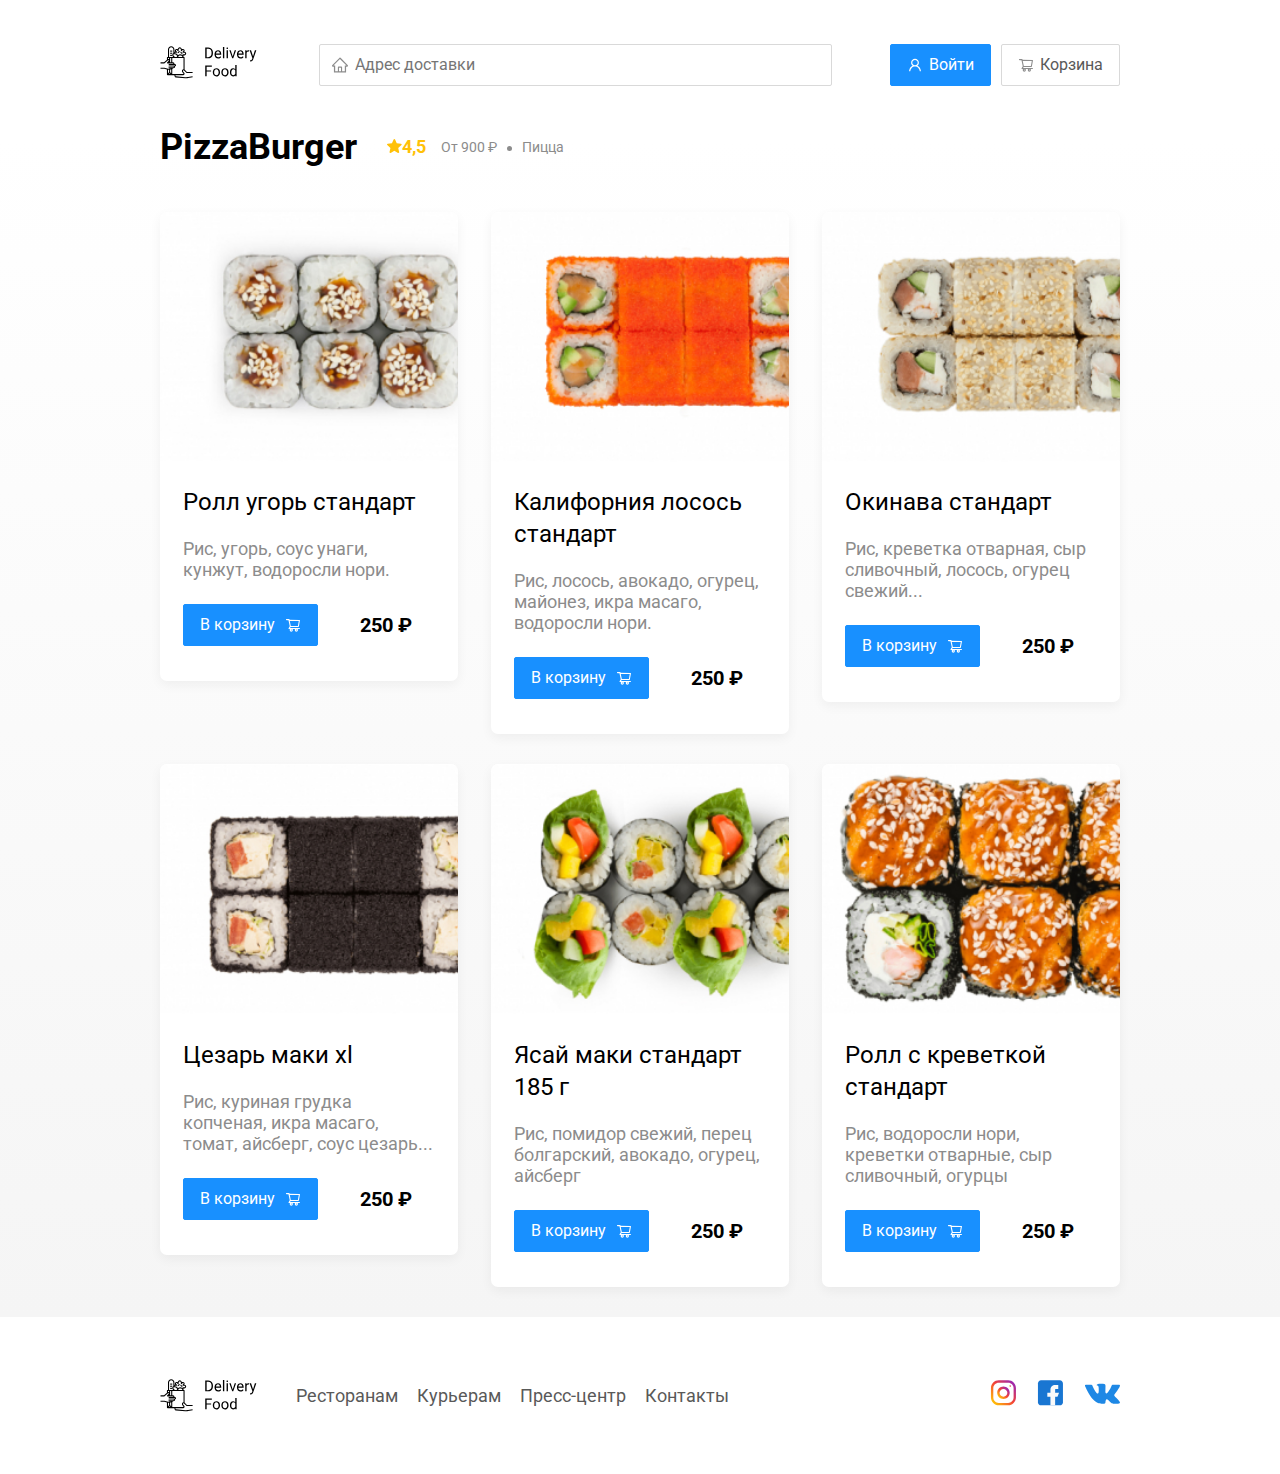
==== restaurant.html @ d458cc42 "Add files via upload" ====
<!DOCTYPE html>
<html lang="ru">
<head>
    <meta charset="UTF-8">
    <meta name="viewport" content="width=device-width, initial-scale=1.0">
    <title>PizzaBurger - доставка еды на дом</title>
    <link href="https://fonts.googleapis.com/css?family=Roboto:400,700&display=swap&subset=cyrillic" rel="stylesheet">
    <link rel="stylesheet" href="css/normalize.css">
    <link rel="stylesheet" href="css/animate.css">
    <link rel="stylesheet" href="css/style.css">
</head>
<body>
    <div class="container">
        <header class="header">
            <a href="index.html" class="logo">
                <img src="img\Logo.svg" alt="Logo">
            </a>
            <input type="text" class="input input-adress" placeholder="Адрес доставки">
            <div class="buttons">
                <button class="button button-primary">
                    <img src="img/user.svg" alt="user" class="button-icon">
                    <span class="button-text">Войти</span>
                </button>
                <button class="button" id="cart-button">
                    <img src="img/shopping-cart.svg" alt="shopping cart" class="button-icon">
                    <span class="button-text">Корзина</span>
                </button>
            </div>
        </header>
    </div>
    <!-- /.container -->

    <main class="main">
        <div class="container">
             <sections class="restaurants">
                <div class="section-heading">
                    <h2 class="section-title">PizzaBurger</h2>
                    <div class="card-info">
                        <div class="rating"> <img src="/img/rating.svg" alt="rating" class="rating-star">4,5</div>
                        <div class="price">От 900 ₽</div>
                        <div class="category">Пицца</div>
                    </div>
                    
                </div>
                <div class="cards">
                    <div class="card wow fadeInUp"  data-wow-delay="0.2s">
                        <img src="img/image10.jpg" alt="image" class="card-image">
                        <div class="card-text">
                            <div class="card-heading">
                                <h3 class="card-title card-title-reg">Ролл угорь стандарт</h3>
                            </div>
                            <!-- /.card-heading -->
                            <div class="card-info">
                                <div class="ingredients">Рис, угорь, соус унаги, кунжут, водоросли нори.</div>
                            </div>
                            <!-- /.card-info -->
                            <div class="card-buttons">
                                <button class="button button-primary">
                                    <span class="button-card-text">В корзину</span>
                                    <img src="/img/shopping-cart-white.svg" alt="shopping cart" class="button-card-image">
                                </button>
                                <strong class="card-price-bold">250 ₽</strong>
                            </div>
                        </div>
                        <!-- /.card-text -->
                    </div>
                    <!-- /.card -->
                    
                    <div class="card wow fadeInUp" data-wow-delay="0.4s">
                        <img src="img/image11.jpg" alt="image" class="card-image">
                        <div class="card-text">
                            <div class="card-heading">
                                <h3 class="card-title card-title-reg">Калифорния лосось стандарт</h3>
                            </div>
                            <!-- /.card-heading -->
                            <div class="card-info">
                                <div class="ingredients">Рис, лосось, авокадо, огурец, майонез, икра масаго, водоросли нори.</div>
                            </div>
                            <!-- /.card-info -->
                            <div class="card-buttons">
                                <button class="button button-primary">
                                    <span class="button-card-text">В корзину</span>
                                    <img src="/img/shopping-cart-white.svg" alt="shopping cart" class="button-card-image">
                                </button>
                                <strong class="card-price-bold">250 ₽</strong>
                            </div>
                        </div>
                        <!-- /.card-text -->
                    </div>
                    <!-- /.card -->
    
                    <div class="card wow fadeInUp"  data-wow-delay="0.6s">
                        <img src="img/image12.jpg" alt="image" class="card-image">
                        <div class="card-text">
                            <div class="card-heading">
                                <h3 class="card-title card-title-reg">Окинава стандарт</h3>
                            </div>
                            <!-- /.card-heading -->
                            <div class="card-info">
                                <div class="ingredients"> Рис, креветка отварная, сыр сливочный, лосось, огурец свежий...</div>
                            </div>
                            <!-- /.card-info -->
                            <div class="card-buttons">
                                <button class="button button-primary">
                                    <span class="button-card-text">В корзину</span>
                                    <img src="/img/shopping-cart-white.svg" alt="shopping cart" class="button-card-image">
                                </button>
                                <strong class="card-price-bold">250 ₽</strong>
                            </div>
                        </div>
                        <!-- /.card-text -->
                    </div>
                    <!-- /.card -->
    
                    <div class="card wow fadeInUp"  data-wow-delay="0.2s">
                        <img src="img/image13.jpg" alt="image" class="card-image">
                        <div class="card-text">
                            <div class="card-heading">
                                <h3 class="card-title card-title-reg">Цезарь маки хl</h3>
                            </div>
                            <!-- /.card-heading -->
                            <div class="card-info">
                                <div class="ingredients">Рис, куриная грудка копченая, икра масаго, томат, айсберг, соус цезарь...</div>
                            </div>
                            <!-- /.card-info -->
                            <div class="card-buttons">
                                <button class="button button-primary">
                                    <span class="button-card-text">В корзину</span>
                                    <img src="/img/shopping-cart-white.svg" alt="shopping cart" class="button-card-image">
                                </button>
                                <strong class="card-price-bold">250 ₽</strong>
                            </div>
                        </div>
                        <!-- /.card-text -->
                    </div>
                    <!-- /.card -->
    
                    <div class="card wow fadeInUp"  data-wow-delay="0.4s">
                        <img src="img/image14.jpg" alt="image" class="card-image">
                        <div class="card-text">
                            <div class="card-heading">
                                <h3 class="card-title card-title-reg">Ясай маки стандарт 185 г</h3>
                            </div>
                            <!-- /.card-heading -->
                            <div class="card-info">
                                <div class="ingredients">Рис, помидор свежий, перец болгарский, авокадо, огурец, айсберг</div>
                            </div>
                            <!-- /.card-info -->
                            <div class="card-buttons">
                                <button class="button button-primary">
                                    <span class="button-card-text">В корзину</span>
                                    <img src="/img/shopping-cart-white.svg" alt="shopping cart" class="button-card-image">
                                </button>
                                <strong class="card-price-bold">250 ₽</strong>
                            </div>
                        </div>
                        <!-- /.card-text -->
                    </div>
                    <!-- /.card -->
    
                    <div class="card wow fadeInUp"  data-wow-delay="0.6s">
                        <img src="img/image15.jpg" alt="image" class="card-image">
                        <div class="card-text">
                            <div class="card-heading">
                                <h3 class="card-title card-title-reg">Ролл с креветкой стандарт</h3>
                            </div>
                            <!-- /.card-heading -->
                            <div class="card-info">
                                <div class="ingredients">Рис, водоросли нори, креветки отварные, сыр сливочный, огурцы</div>
                            </div>
                            <!-- /.card-info -->
                            <div class="card-buttons">
                                <button class="button button-primary">
                                    <span class="button-card-text">В корзину</span>
                                    <img src="/img/shopping-cart-white.svg" alt="shopping cart" class="button-card-image">
                                </button>
                                <strong class="card-price-bold">250 ₽</strong>
                            </div>
                        </div>
                        <!-- /.card-text -->
                    </div>
                    <!-- /.card -->
    
                </div>
                <!-- /.cards -->
            </sections>
        </div>
    </main>

    <footer class="footer">
        <div class="container">
            <div class="footer-block">
                <img src="/img/Logo.svg" alt="Logo" class="logo footer-logo">
                <nav class="footer-nav">
                    <a href="#" class="footer-link">Ресторанам</a>
                    <a href="#" class="footer-link">Курьерам</a>
                    <a href="#" class="footer-link">Пресс-центр</a>
                    <a href="#" class="footer-link">Контакты</a>
                </nav>
                <div class="social-links">
                    <a href="#" class="social-link"><img src="/img/instagram.svg" alt=""></a>
                    <a href="#" class="social-link"><img src="/img/facebook.svg" alt=""></a>
                    <a href="#" class="social-link"><img src="/img/vkontakte.svg" alt=""></a>
                </div>
            </div>
        </div>
    </footer>

    <div class="modal">
        <div class="modal-dialog">
            <div class="modal-header">
                <h3 class="modal-title">Корзина</h3>
                <button class="close">&times;</button>
            </div>
            <!-- /.modal-header -->
            <div class="modal-body">
                <div class="food-row">
                    <sapn class="food-name">Ролл угорь стандарт</sapn>
                    <strong class="food-price">250 ₽</strong>
                    <div class="food-counter">
                        <button class="counter-button">-</button>
                        <span class="counter">1</span>
                        <button class="counter-button">+</button>
                    </div>
                </div>
                <!-- /.foods-row -->
                <div class="food-row">
                    <sapn class="food-name">Ролл угорь стандарт</sapn>
                    <strong class="food-price">250 ₽</strong>
                    <div class="food-counter">
                        <button class="counter-button">-</button>
                        <span class="counter">1</span>
                        <button class="counter-button">+</button>
                    </div>
                </div>
                <!-- /.foods-row -->
                <div class="food-row">
                    <sapn class="food-name">Ролл угорь стандарт</sapn>
                    <strong class="food-price">250 ₽</strong>
                    <div class="food-counter">
                        <button class="counter-button">-</button>
                        <span class="counter">1</span>
                        <button class="counter-button">+</button>
                    </div>
                </div>
                <!-- /.foods-row -->
                <div class="food-row">
                    <sapn class="food-name">Ролл угорь стандарт</sapn>
                    <strong class="food-price">250 ₽</strong>
                    <div class="food-counter">
                        <button class="counter-button">-</button>
                        <span class="counter">1</span>
                        <button class="counter-button">+</button>
                    </div>
                </div>
                <!-- /.foods-row -->
            </div>
            <!-- /.modal-body -->
            <div class="modal-footer">
                <sapn class="modal-pricetag">1250 ₽</sapn>
                <div class="footer-buttons">
                    <button class="button button-primary">Оформить заказ</button>
                    <button class="button">Отмена</button>
                </div>
            </div>
            <!-- /.modal-footer -->
        </div>
        <!-- /.modal-dialog -->
    </div>
    <script src="/js/wow.min.js"></script>
    <script src="/js/main.js"></script>
</body>
</html>
---- css/style.css ----
* {
    box-sizing: border-box;
}
body {
    font-family: 'Roboto', sans-serif;
    padding-top: 44px;
}
.container {
    max-width: 1200px;
    margin: auto;
}
.header {
    display: flex;
    align-items: center;
    justify-content: space-between;
    margin-bottom: 40px;
}
.input {
    background: #FFFFFF;
    border: 1px solid #D9D9D9;
    border-radius: 2px;
    font-size: 16px;
    line-height: 24px;
    padding: 8px;
    padding-left: 35px;
    background-repeat: no-repeat;
    background-position: left 11px center;
}
.input-adress {
    flex: 0.8;
    background-image: url(../img/home.svg);
}
.input-search {
    width: 300px;
    background-image: url(../img/search.svg);
    margin-left: auto;
}
.buttons {
    display: flex;
    align-items: center;
}
.button {
    display: flex;
    align-items: center;
    padding: 8px 16px;
    background: #FFFFFF;
    border: 1px solid #D9D9D9;
    box-sizing: border-box;
    box-shadow: 0px 0px 2px rgba(0, 0, 0, 0.0015);
    border-radius: 2px;
    color: #595959;
    font-size: 16px;
    line-height: 24px;
}
.button-primary {
    background: #1890FF;
    border: 1px solid #1890FF;
    color: #FFFFFF;
    margin-right: 10px;
}
.button-icon {
    margin-right: 6px;
    vertical-align: middle;
}
.button-text {
    vertical-align: middle;
}
.button-card-text {
    margin-right: 10px;
}
.promo {
    box-shadow: 0px 7px 12px rgba(158, 158, 163, 0.1);
    background: #FFF1B8 url(../img/promo-image.png) no-repeat top -100px right -50px / 600px;
    border-radius: 10px;
    padding: 68px 70px;
    margin-bottom: 56px;
}
.promo-title {
    font-style: normal;
    font-weight: bold;
    font-size: 39px;
    line-height: 46px;
    color: #302C34;
}
.promo-text {
    font-style: normal;
    font-weight: normal;
    font-size: 24px;
    line-height: 28px;
    color: #302C34;
    max-width: 538px;
}
.main {
    background: linear-gradient(180deg, rgba(245, 245, 245, 0) 1.04%, #F5F5F5 100%);
}
.section-heading {
    display: flex;
    align-items: center;
    margin-bottom: 44px;
}
.section-title {
    font-style: normal;
    font-weight: bold;
    font-size: 36px;
    line-height: 42px;
    color: #000000;
    margin: 0;
    margin-right: 30px;
}
.cards {
    display: flex;
    align-items: flex-start;
    flex-wrap: wrap;
    justify-content: space-between;
}
.card {
    background: #FFFFFF;
    box-shadow: 0px 4px 12px rgba(0, 0, 0, 0.05);
    border-radius: 7px;
    overflow: hidden;
    margin-bottom: 30px;
    flex-basis: 31%;
    text-decoration: none;
}
.card-image {
    width: 384px;
    height: 250px;
    object-fit: cover;
}
.card-text {
    padding-top: 20px;
    padding-bottom: 35px;
    padding-left: 23px;
    padding-right: 23px;
}
.card-heading {
    display: flex;
    align-items: center;
    justify-content: space-between;
}
.card-title {
    margin: 0;
    font-style: normal;
    font-weight: bold;
    font-size: 24px;
    line-height: 32px;
    color: #000000;
}
.card-title-reg {
    font-weight: 400;
}
.card-tag {
    font-style: normal;
    font-weight: normal;
    font-size: 12px;
    line-height: 20px;
    color: #FFFFFF;
    background: #262626;
    border-radius: 2px;
    padding: 1px 8px;
}
.card-info {
    display: flex;
    align-items: center;
    flex-wrap: wrap;
}
.card-buttons {
    display: flex;
    align-items: center;
    margin-top: 24px;
}
.card-price-bold {
    font-weight: bold;
    font-size: 20px;
    line-height: 32px;
    margin-left: 32px;
}
.rating {
    margin-right: 26px;
    font-style: normal;
    font-weight: bold;
    font-size: 18px;
    line-height: 32px;
    color: #FFC107;
}
.price,
.category {
    font-style: normal;
    font-weight: normal;
    font-size: 18px;
    line-height: 32px;
    color: #8C8C8C;
}
.price {
    margin-right: 10px;
}
.ingredients {
    font-size: 18px;
    line-height: 21px;
    color: #8C8C8C;
    margin-top: 20px;
}
.category {
    text-overflow: ellipsis;
    overflow: hidden;
    white-space: nowrap;
    max-width: 150px;
}
.price:after {
    content: "";
    width: 5px;
    height: 5px;
    background: #8C8C8C;
    display: inline-block;
    vertical-align: middle;
    border-radius: 50%;
    margin-left: 10px;
}
.footer {
    padding: 60px 0;
}
.footer-block {
    display: flex;
    align-items: center;
    justify-content: space-between;
}
.footer-nav {
    margin-left: 35px;
    margin-right: auto;
}
.footer-link {
    display: inline-block;
    color: #595959;
    font-style: normal;
    font-weight: normal;
    font-size: 18px;
    line-height: 21px;
    text-decoration: none;
}
.footer-link:not(:last-child) {
    margin-right: 15px;
}
.social-links {
    display: flex;
    align-items: center;
}
.social-link:not(:last-child) {
    margin-right: 21px;
}
.modal {
    position: fixed;
    left: 0;
    top: 0;
    width: 100%;
    height: 100%;
    background: rgba(0, 0, 0, 0.4);
    display: none;
}
.is-open {
    display: flex;
}
.modal-dialog {
    max-width: 780px;
    width: 95%;
    background: #FFFFFF;
    border-radius: 5px;
    margin: auto;
    padding: 40px 45px;
}
.modal-header {
    display: flex;
    align-items: center;
    justify-content: space-between;
    margin-bottom: 45px;
}
.modal-title {
    margin: 0;
    font-weight: bold;
    font-size: 36px;
    line-height: 42px;
}
.modal-body {
    margin-bottom: 52px;
}
.close {
    font-size: 36px;
    border: none;
    background-color: transparent;
}
.food-row {
    display: flex;
    align-items: flex-start;
    justify-content: space-between;
    padding-bottom: 8px;
    border-bottom: 1px solid #D9D9D9;
    margin-bottom: 15px;
}
.food-name {
    font-weight: normal;
    font-size: 18px;
    line-height: 32px;
}
.food-price {
    margin-left: auto;
    margin-right: 47px;
    font-weight: bold;
    font-size: 20px;
    line-height: 32px;
}
.food-counter {
    display: flex;
}
.counter-button {
    display: flex;
    align-items: center;
    justify-content: center;
    width: 39px;
    height: 32px;
    background: #FFFFFF;
    border: 1px solid #40A9FF;
    box-sizing: border-box;
    border-radius: 2px;
    font-weight: normal;
    font-size: 14px;
    line-height: 22px;
    color: #40A9FF;
}
.counter {
    font-size: 16px;
    line-height: 24px;
    margin-left: 13px;
    margin-right: 13px;
    padding: 5px;
}
.modal-footer {
    display: flex;
    align-items: center;
    justify-content: space-between;
}
.footer-buttons {
    display: flex;
    align-items: center;
}
.modal-pricetag {
    background: #262626;
    border-radius: 5px;
    color: #fff;
    padding: 15px 20px;
    font-size: 20px;
    line-height: 23px;
}


@media (max-width: 1366px) {
    .container {
        max-width: 960px;
    }
    .promo {
        background-position: center right -80px;
        background-size: 450px;
    }
    .rating {
        margin-right: 15px;
    }
    .category, .price {
        font-size: 14px;
    }
}
@media (max-width: 992px) {
    .container {
        max-width: 750px;
    }
    .promo {
        padding: 50px;
        background-size: 350px;
        background-position: center right -100px;
    }
    .promo-text {
        font-size: 18px;
        max-width: 400px;
    }
    .card {
        flex-basis: 49%;
    }
    .footer-link {
        font-size: 16px;
    }
}
@media (max-width: 768px) {
    .container {
        max-width: 560px;
    }
    .card-info {
        flex-wrap: wrap;
    }
    .card .rating {
        flex-basis: 100%;
    }
    .card-title {
        font-size: 18px;
    }
    .promo {
        background-size: 300px;
        background-position: bottom 80px right -100px;
    }
    .promo-title {
        font-size: 24px;
        line-height: 1.4;
    }
    .promo-text {
        margin-top: 0;
    }
}
@media (max-width: 578px) {
    .container {
        width: 90%;
    }
    .header {
        flex-wrap: wrap;
    }
    .input-adress {
        margin-top: 15px;
        order: 5;
        flex: 1;
    }
    .promo {
        background-image: none;
    }
    .promo-title {
        margin-bottom: 10px;
    }
    .section-title {
        font-size: 20px;
    }
    .card {
        flex-basis: 100%;
    }
    .card-image {
        width: 100%;
    }
    .footer {
        padding: 30px 0;
    }
    .footer-block {
        align-items: flex-start;
    }
    .footer-nav {
        order: 0;
        margin-left: 0;
        margin-right: 0;
        display: flex;
        flex-direction: column;
    }
    .footer-logo {
        order: 1;
        margin-right: 15px;
    }
    .social-links {
        order: 2;
    }
}
@media (max-width: 400px) {
    .button {
        min-height: 40px;
    }
    .button-icon {
        margin: 0;
    }
    .button-text {
        display: none;
    }
    .promo {
        padding: 20px;
    }
    .section-heading {
        flex-wrap: wrap;
    }
    .footer-block {
        flex-wrap: wrap;
        flex-direction: column;
        align-items: center;
    }
    .footer-logo {
        order: 0;
        margin-bottom: 20px;
    }
    .footer-nav {
        margin-bottom: 20px;
        text-align: center;
    }
    .footer-link:not(:last-child) {
        margin-right: 0;
    }
}
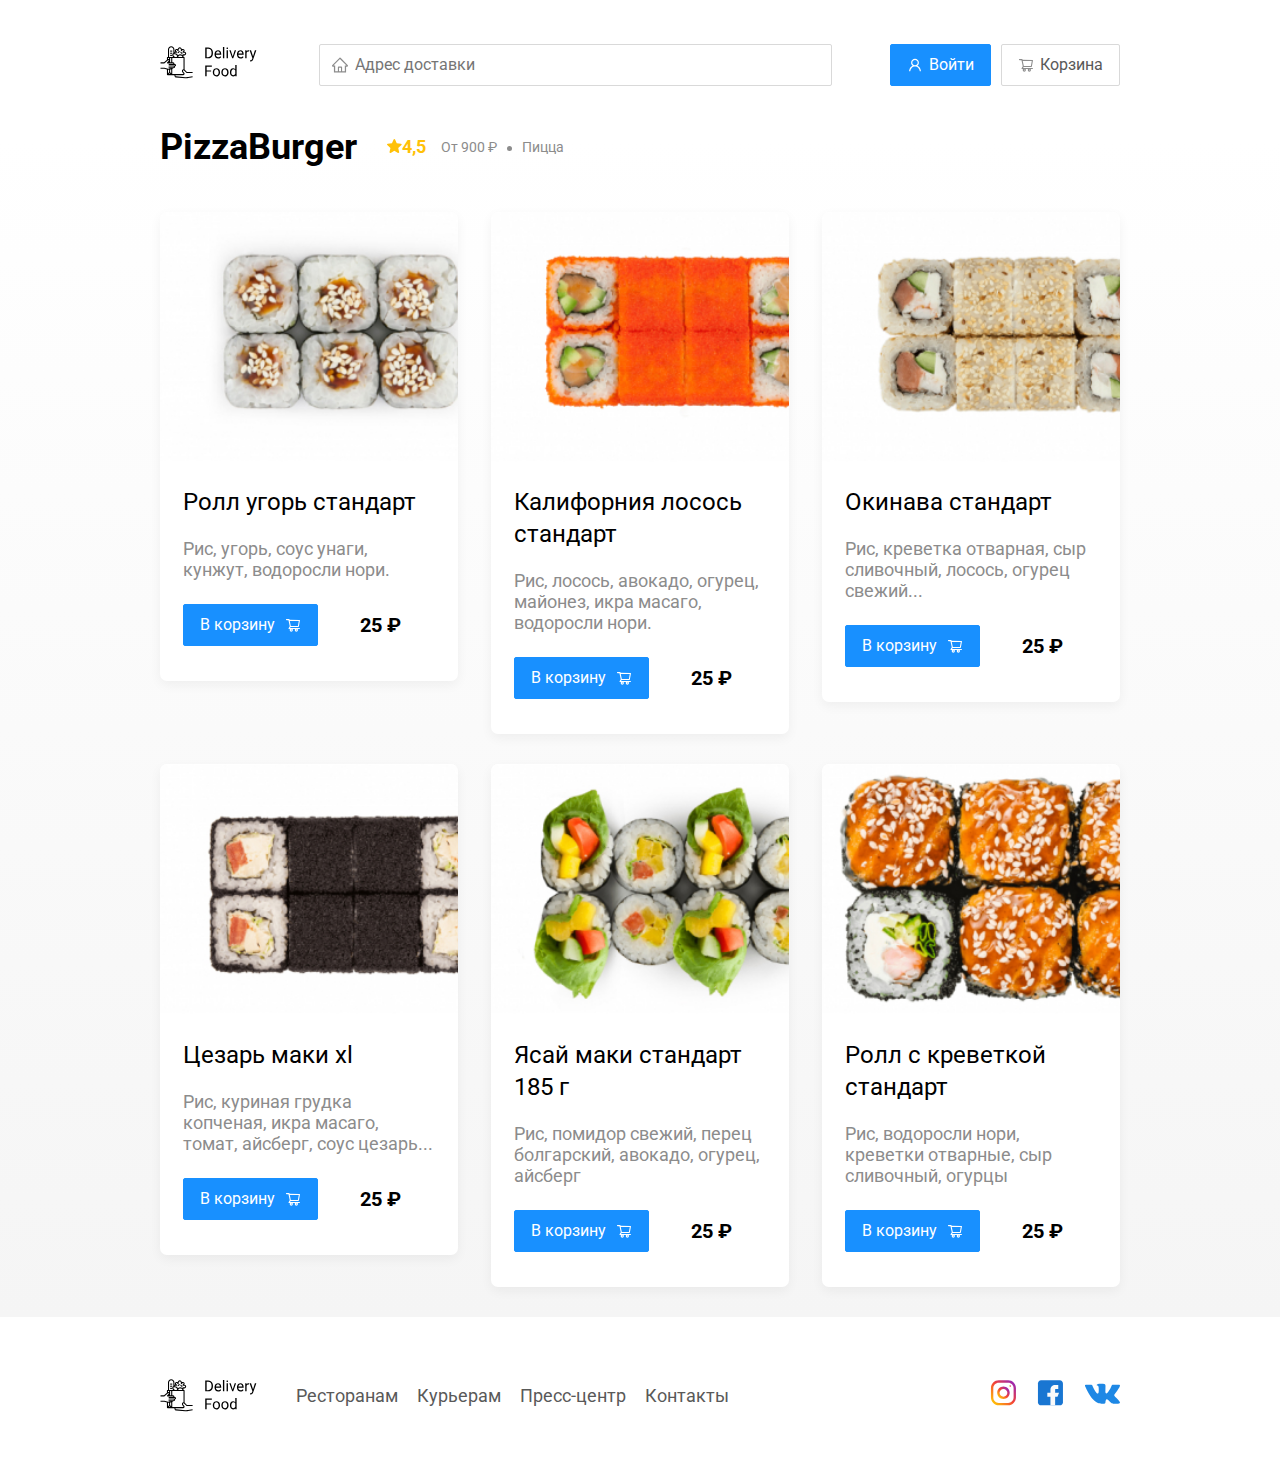
==== commit 156e6b79: "Update restaurant.html" ====
--- a/restaurant.html
+++ b/restaurant.html
@@ -13,7 +13,7 @@
     <div class="container">
         <header class="header">
             <a href="index.html" class="logo">
-                <img src="img\Logo.svg" alt="Logo">
+                <img src="img/Logo.svg" alt="Logo">
             </a>
             <input type="text" class="input input-adress" placeholder="Адрес доставки">
             <div class="buttons">
@@ -36,7 +36,7 @@
                 <div class="section-heading">
                     <h2 class="section-title">PizzaBurger</h2>
                     <div class="card-info">
-                        <div class="rating"> <img src="/img/rating.svg" alt="rating" class="rating-star">4,5</div>
+                        <div class="rating"> <img src="img/rating.svg" alt="rating" class="rating-star">4,5</div>
                         <div class="price">От 900 ₽</div>
                         <div class="category">Пицца</div>
                     </div>
@@ -57,9 +57,9 @@
                             <div class="card-buttons">
                                 <button class="button button-primary">
                                     <span class="button-card-text">В корзину</span>
-                                    <img src="/img/shopping-cart-white.svg" alt="shopping cart" class="button-card-image">
-                                </button>
-                                <strong class="card-price-bold">250 ₽</strong>
+                                    <img src="img/shopping-cart-white.svg" alt="shopping cart" class="button-card-image">
+                                </button>
+                                <strong class="card-price-bold">25 ₽</strong>
                             </div>
                         </div>
                         <!-- /.card-text -->
@@ -80,9 +80,9 @@
                             <div class="card-buttons">
                                 <button class="button button-primary">
                                     <span class="button-card-text">В корзину</span>
-                                    <img src="/img/shopping-cart-white.svg" alt="shopping cart" class="button-card-image">
-                                </button>
-                                <strong class="card-price-bold">250 ₽</strong>
+                                    <img src="img/shopping-cart-white.svg" alt="shopping cart" class="button-card-image">
+                                </button>
+                                <strong class="card-price-bold">25 ₽</strong>
                             </div>
                         </div>
                         <!-- /.card-text -->
@@ -103,9 +103,9 @@
                             <div class="card-buttons">
                                 <button class="button button-primary">
                                     <span class="button-card-text">В корзину</span>
-                                    <img src="/img/shopping-cart-white.svg" alt="shopping cart" class="button-card-image">
-                                </button>
-                                <strong class="card-price-bold">250 ₽</strong>
+                                    <img src="img/shopping-cart-white.svg" alt="shopping cart" class="button-card-image">
+                                </button>
+                                <strong class="card-price-bold">25 ₽</strong>
                             </div>
                         </div>
                         <!-- /.card-text -->
@@ -126,9 +126,9 @@
                             <div class="card-buttons">
                                 <button class="button button-primary">
                                     <span class="button-card-text">В корзину</span>
-                                    <img src="/img/shopping-cart-white.svg" alt="shopping cart" class="button-card-image">
-                                </button>
-                                <strong class="card-price-bold">250 ₽</strong>
+                                    <img src="img/shopping-cart-white.svg" alt="shopping cart" class="button-card-image">
+                                </button>
+                                <strong class="card-price-bold">25 ₽</strong>
                             </div>
                         </div>
                         <!-- /.card-text -->
@@ -149,9 +149,9 @@
                             <div class="card-buttons">
                                 <button class="button button-primary">
                                     <span class="button-card-text">В корзину</span>
-                                    <img src="/img/shopping-cart-white.svg" alt="shopping cart" class="button-card-image">
-                                </button>
-                                <strong class="card-price-bold">250 ₽</strong>
+                                    <img src="img/shopping-cart-white.svg" alt="shopping cart" class="button-card-image">
+                                </button>
+                                <strong class="card-price-bold">25 ₽</strong>
                             </div>
                         </div>
                         <!-- /.card-text -->
@@ -172,9 +172,9 @@
                             <div class="card-buttons">
                                 <button class="button button-primary">
                                     <span class="button-card-text">В корзину</span>
-                                    <img src="/img/shopping-cart-white.svg" alt="shopping cart" class="button-card-image">
-                                </button>
-                                <strong class="card-price-bold">250 ₽</strong>
+                                    <img src="img/shopping-cart-white.svg" alt="shopping cart" class="button-card-image">
+                                </button>
+                                <strong class="card-price-bold">25 ₽</strong>
                             </div>
                         </div>
                         <!-- /.card-text -->
@@ -190,7 +190,7 @@
     <footer class="footer">
         <div class="container">
             <div class="footer-block">
-                <img src="/img/Logo.svg" alt="Logo" class="logo footer-logo">
+                <img src="img/Logo.svg" alt="Logo" class="logo footer-logo">
                 <nav class="footer-nav">
                     <a href="#" class="footer-link">Ресторанам</a>
                     <a href="#" class="footer-link">Курьерам</a>
@@ -198,9 +198,9 @@
                     <a href="#" class="footer-link">Контакты</a>
                 </nav>
                 <div class="social-links">
-                    <a href="#" class="social-link"><img src="/img/instagram.svg" alt=""></a>
-                    <a href="#" class="social-link"><img src="/img/facebook.svg" alt=""></a>
-                    <a href="#" class="social-link"><img src="/img/vkontakte.svg" alt=""></a>
+                    <a href="#" class="social-link"><img src="img/instagram.svg" alt=""></a>
+                    <a href="#" class="social-link"><img src="img/facebook.svg" alt=""></a>
+                    <a href="#" class="social-link"><img src="img/vkontakte.svg" alt=""></a>
                 </div>
             </div>
         </div>
@@ -267,7 +267,7 @@
         </div>
         <!-- /.modal-dialog -->
     </div>
-    <script src="/js/wow.min.js"></script>
-    <script src="/js/main.js"></script>
+    <script src="js/wow.min.js"></script>
+    <script src="js/main.js"></script>
 </body>
-</html>+</html>
